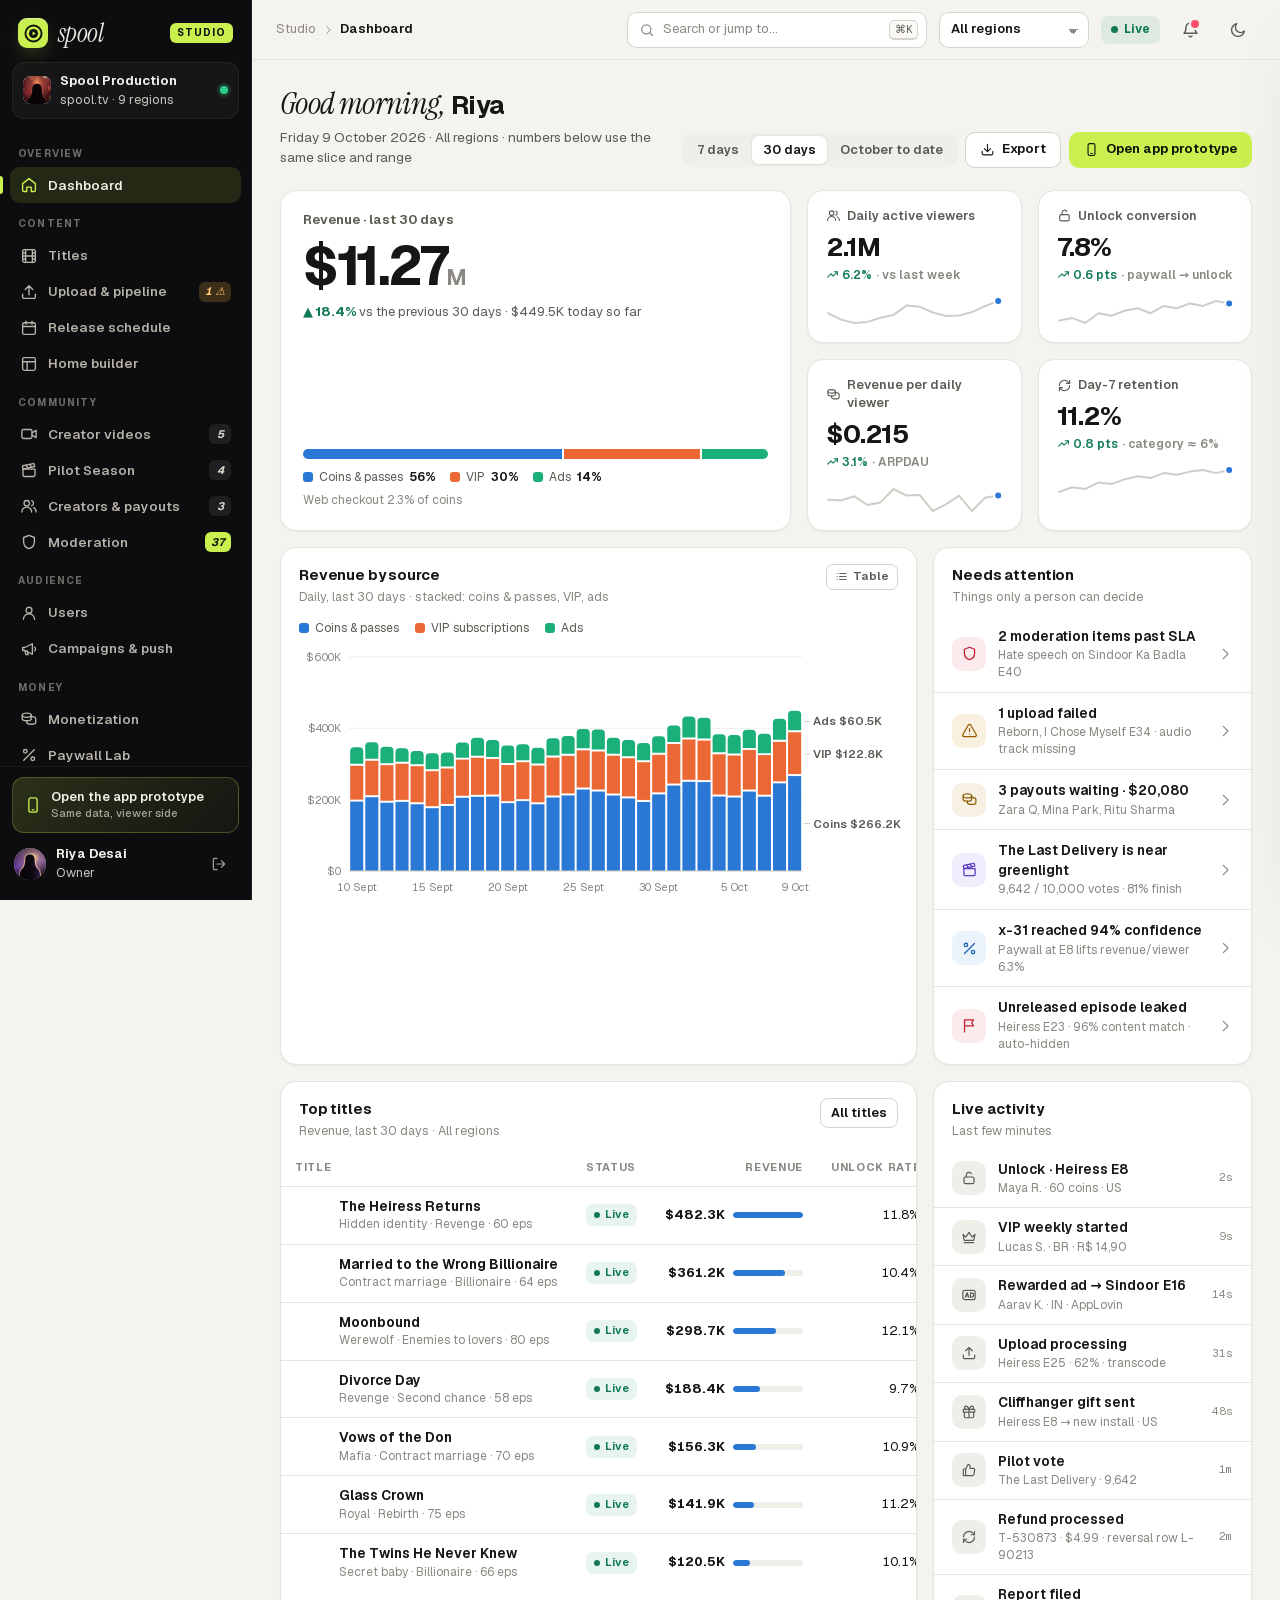
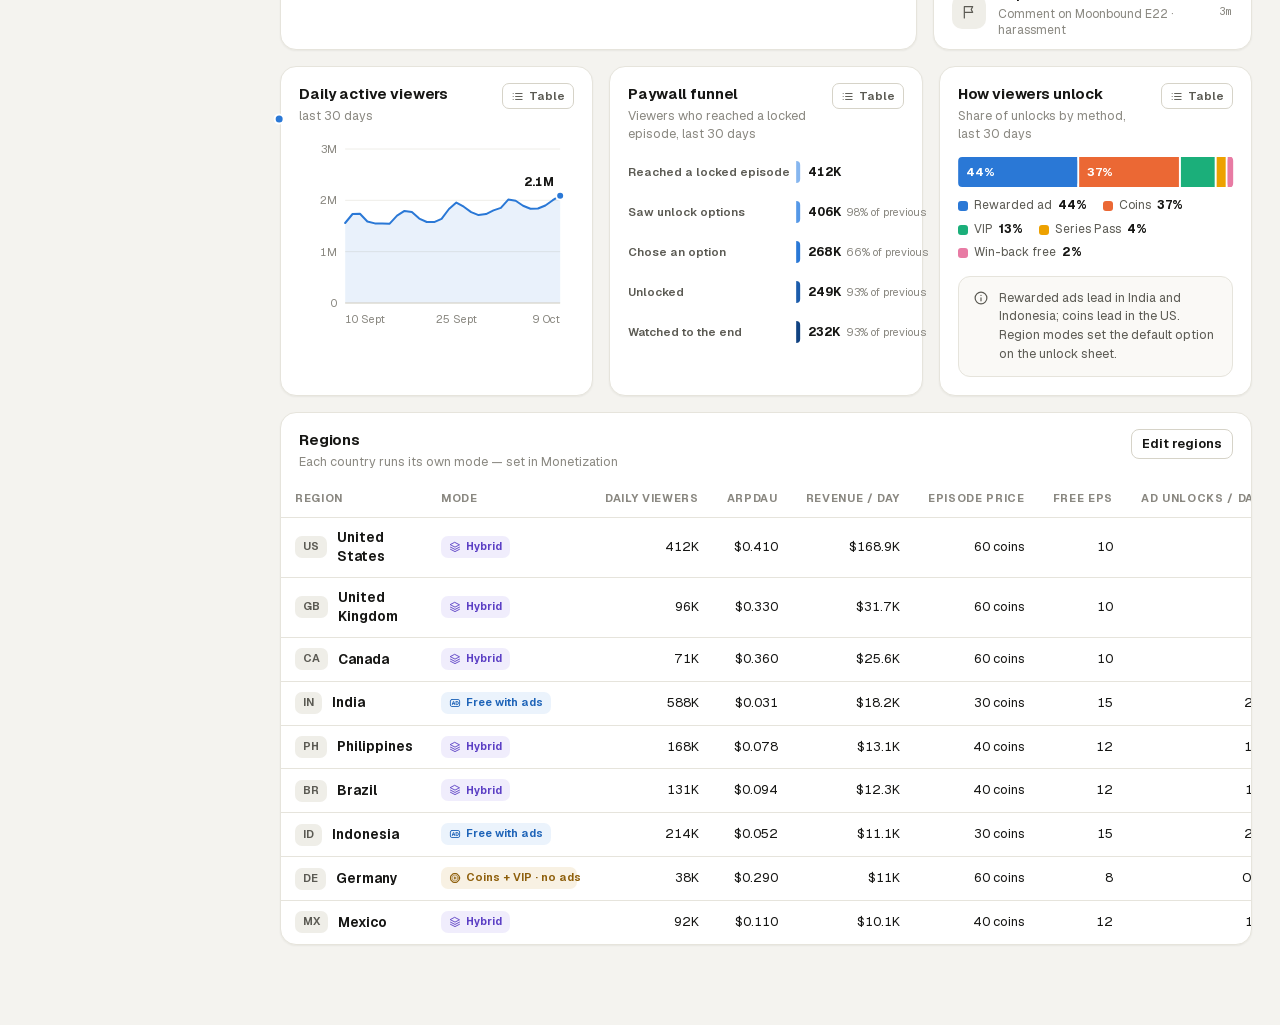
==== admin.html @ 26a4f4c0 "feat: add mobile prototype, interactive UI components, admin panel, and icon assets" ====
<!doctype html>
<html lang="en" data-theme="light">

<head>
  <meta charset="utf-8">
  <meta name="viewport" content="width=device-width, initial-scale=1">
  <title>Spool Studio Admin</title>
  <meta name="description" content="Admin panel prototype for Spool: content, episodes, creator videos, Pilot Season, moderation, users and wallets, monetization, Paywall Lab, analytics and settings.">
  <script>
    /* theme before paint: saved choice, else light */
    (function () { try { var t = localStorage.getItem("spool-admin-theme"); document.documentElement.dataset.theme = t === "dark" ? "dark" : "light"; var a = localStorage.getItem("spool-accent"); if (a && a !== "lime") document.documentElement.dataset.accent = a; } catch (e) { } })();
  </script>
  <link rel="stylesheet" href="assets/css/core.css">
  <link rel="stylesheet" href="assets/css/admin.css">
</head>

<body class="admin">
  <div class="shell">
    <aside class="side" id="side" aria-label="Main navigation"></aside>
    <div class="main">
      <header class="top" id="top"></header>
      <main class="page" id="page" tabindex="-1"></main>
    </div>
  </div>
  <div class="ovl" id="ovl"></div>
  <div class="modal" id="modal" role="dialog" aria-modal="true"></div>
  <aside class="drawer2" id="drawer" aria-label="Details"></aside>
  <div class="toasts" id="toasts" role="status"></div>
  <div class="bulk" id="bulk"></div>
  <div id="tip" role="tooltip"></div>

  <script src="assets/js/icons.js"></script>
  <script src="assets/js/art.js"></script>
  <script src="assets/js/data.js"></script>
  <script src="assets/js/admin-core.js"></script>
  <script src="assets/js/admin-pages.js"></script>
  <script src="assets/js/admin-pages2.js"></script>
  <script>Admin.start();</script>
</body>

</html>
---- assets/css/core.css ----
/* ==========================================================================
   Spool — shared design system
   --------------------------------------------------------------------------
   One file of tokens and primitives used by the hub, the mobile app and the
   admin panel, so the three read as one product.

   Why chartreuse: every top short-drama app on Google Play dresses in red,
   maroon and gold. Spool's chrome is ink and cream with one "greenlight"
   accent, so the interface never competes with the warm key art and the
   product is recognisable at a glance. The accent is a variable: operators
   rebrand by changing --accent (see [data-accent] below).
   ========================================================================== */

/* ---------- fonts (self-hosted, SIL OFL) ---------- */
@font-face {
  font-family: "Geist";
  src: url("../fonts/geist-latin.woff2") format("woff2");
  font-weight: 300 800;
  font-style: normal;
  font-display: swap;
  unicode-range: U+0000-00FF, U+0131, U+0152-0153, U+02BB-02BC, U+02C6, U+02DA, U+02DC, U+0304, U+0308, U+0329, U+2000-206F, U+20AC, U+2122, U+2191, U+2193, U+2212, U+2215, U+FEFF, U+FFFD;
}
@font-face {
  font-family: "Geist";
  src: url("../fonts/geist-latin-ext.woff2") format("woff2");
  font-weight: 300 800;
  font-style: normal;
  font-display: swap;
  unicode-range: U+0100-02BA, U+02BD-02C5, U+02C7-02CC, U+02CE-02D7, U+02DD-02FF, U+1D00-1DBF, U+1E00-1E9F, U+1EF2-1EFF, U+2020, U+20A0-20AB, U+20AD-20C4, U+2113, U+2C60-2C7F, U+A720-A7FF;
}
@font-face {
  font-family: "Geist Mono";
  src: url("../fonts/geist-mono-latin.woff2") format("woff2");
  font-weight: 400 600;
  font-style: normal;
  font-display: swap;
}
@font-face {
  font-family: "Instrument Serif";
  src: url("../fonts/instrument-serif-latin.woff2") format("woff2");
  font-weight: 400;
  font-style: normal;
  font-display: swap;
}
@font-face {
  font-family: "Instrument Serif";
  src: url("../fonts/instrument-serif-italic-latin.woff2") format("woff2");
  font-weight: 400;
  font-style: italic;
  font-display: swap;
}

/* ---------- tokens ---------- */
:root {
  --f-ui: "Geist", ui-sans-serif, system-ui, -apple-system, "Segoe UI", Roboto, "Noto Sans Devanagari", sans-serif;
  --f-display: "Instrument Serif", "Iowan Old Style", "Palatino Linotype", Georgia, serif;
  --f-mono: "Geist Mono", ui-monospace, "SF Mono", Menlo, Consolas, monospace;

  /* Accent: the one action colour. Text on an accent fill is always ink. */
  --accent: #C9F04F;
  --accent-2: #DDF98A;
  --accent-ink: #10130A;
  --accent-rgb: 201, 240, 79;
  --accent-soft: rgba(var(--accent-rgb), .13);
  --accent-line: rgba(var(--accent-rgb), .38);
  --accent-text: #D4F574;

  /* Fixed meaning colours */
  --rose: #FF4F6E;      /* love, reactions, live */
  --gold: #F2C25B;      /* coins, always with the play-coin glyph */
  --gold-2: #FFDA8A;
  --vip: #F1DDB3;       /* VIP, always with the crown */
  --vip-grad: linear-gradient(135deg, #FBEACB 0%, #E7C88E 46%, #B98A45 100%);
  --green: #2FCB8C;     /* success, completed */
  --amber: #FFB23F;     /* warning, pending */
  --red: #FF4D5E;       /* danger, error */
  --blue: #5AA9FF;      /* info */
  --violet: #A98BFF;    /* AI-assisted features */

  --r-xs: 8px;
  --r-sm: 12px;
  --r-md: 16px;
  --r-lg: 22px;
  --r-xl: 28px;
  --r-pill: 999px;

  --ease: cubic-bezier(.22, 1, .36, 1);
  --ease-spring: cubic-bezier(.34, 1.4, .64, 1);
  --t1: .14s;
  --t2: .26s;
  --t3: .42s;

  /* dark ("ink") is the default; light ("paper") below */
  color-scheme: dark;
  --bg: #0A0A0B;
  --bg-2: #0F0F11;
  --surface: #151517;
  --surface-2: #1C1C1F;
  --surface-3: #27272B;
  --line: rgba(240, 238, 230, .08);
  --line-2: rgba(240, 238, 230, .15);
  --text: #F3F1EA;
  --text-2: #B4B1A8;
  --text-3: #7D7B74;
  --shadow-1: 0 1px 2px rgba(0, 0, 0, .4);
  --shadow-2: 0 12px 32px -14px rgba(0, 0, 0, .75);
  --shadow-3: 0 34px 90px -30px rgba(0, 0, 0, .9);
  --gold-soft: rgba(242, 194, 91, .13);
  --rose-soft: rgba(255, 79, 110, .14);
  --green-soft: rgba(47, 203, 140, .14);
  --amber-soft: rgba(255, 178, 63, .14);
  --red-soft: rgba(255, 77, 94, .14);
  --blue-soft: rgba(90, 169, 255, .14);
  --violet-soft: rgba(169, 139, 255, .15);
  --gold-ink: var(--gold);
  --rose-ink: #FF7790;
  --green-ink: #4BDDA2;
  --amber-ink: #FFC266;
  --red-ink: #FF7380;
  --blue-ink: #7DBBFF;
  --violet-ink: #BCA5FF;
}

/* Paper theme, used by the admin panel and the hub when chosen or when the
   OS asks for light. The app's player stays dark by design. */
:root[data-theme="light"] {
  color-scheme: light;
  --bg: #F4F3EF;
  --bg-2: #ECEBE5;
  --surface: #FFFFFF;
  --surface-2: #FAF9F6;
  --surface-3: #EFEEE8;
  --line: #E6E4DC;
  --line-2: #D6D3C8;
  --text: #161614;
  --text-2: #5B5A53;
  --text-3: #8A8881;
  --shadow-1: 0 1px 2px rgba(30, 28, 20, .06);
  --shadow-2: 0 12px 30px -16px rgba(30, 28, 20, .24);
  --shadow-3: 0 30px 80px -36px rgba(30, 28, 20, .38);
  --accent-soft: rgba(var(--accent-rgb), .24);
  --accent-line: rgba(var(--accent-rgb), .7);
  --accent-text: #4C6800;
  --gold-soft: rgba(200, 145, 40, .13);
  --rose-soft: rgba(220, 40, 80, .09);
  --green-soft: rgba(20, 150, 100, .1);
  --amber-soft: rgba(214, 133, 0, .12);
  --red-soft: rgba(214, 38, 58, .09);
  --blue-soft: rgba(40, 120, 220, .09);
  --violet-soft: rgba(110, 80, 220, .1);
  --gold-ink: #8E5F0B;
  --rose-ink: #C21E4A;
  --green-ink: #0F7A54;
  --amber-ink: #985A00;
  --red-ink: #C21F33;
  --blue-ink: #1F64B8;
  --violet-ink: #5B3FC4;
}
@media (prefers-color-scheme: light) {
  :root[data-theme="auto"] {
    color-scheme: light;
    --bg: #F4F3EF;
    --bg-2: #ECEBE5;
    --surface: #FFFFFF;
    --surface-2: #FAF9F6;
    --surface-3: #EFEEE8;
    --line: #E6E4DC;
    --line-2: #D6D3C8;
    --text: #161614;
    --text-2: #5B5A53;
    --text-3: #8A8881;
    --shadow-1: 0 1px 2px rgba(30, 28, 20, .06);
    --shadow-2: 0 12px 30px -16px rgba(30, 28, 20, .24);
    --shadow-3: 0 30px 80px -36px rgba(30, 28, 20, .38);
    --accent-soft: rgba(var(--accent-rgb), .24);
    --accent-line: rgba(var(--accent-rgb), .7);
    --accent-text: #4C6800;
    --gold-soft: rgba(200, 145, 40, .13);
    --rose-soft: rgba(220, 40, 80, .09);
    --green-soft: rgba(20, 150, 100, .1);
    --amber-soft: rgba(214, 133, 0, .12);
    --red-soft: rgba(214, 38, 58, .09);
    --blue-soft: rgba(40, 120, 220, .09);
    --violet-soft: rgba(110, 80, 220, .1);
    --gold-ink: #8E5F0B;
    --rose-ink: #C21E4A;
    --green-ink: #0F7A54;
    --amber-ink: #985A00;
    --red-ink: #C21F33;
    --blue-ink: #1F64B8;
    --violet-ink: #5B3FC4;
  }
}

/* White-label accents. Each keeps ink text on the fill (all pass AA). */
[data-accent="ember"] { --accent: #FF6A45; --accent-2: #FF9575; --accent-rgb: 255, 106, 69; --accent-text: #FF8A6A; --accent-ink: #1A0700; }
[data-accent="iris"]  { --accent: #9C8CFF; --accent-2: #BDB2FF; --accent-rgb: 156, 140, 255; --accent-text: #B4A8FF; --accent-ink: #0D0A1F; }
[data-accent="rose"]  { --accent: #FF7FA6; --accent-2: #FFA9C3; --accent-rgb: 255, 127, 166; --accent-text: #FF9DBA; --accent-ink: #1F0610; }
[data-accent="aqua"]  { --accent: #46DDD3; --accent-2: #8AEDE6; --accent-rgb: 70, 221, 211; --accent-text: #6BE6DE; --accent-ink: #021614; }
:root[data-theme="light"][data-accent="ember"], :root[data-theme="light"] [data-accent="ember"] { --accent-text: #B83A16; }
:root[data-theme="light"][data-accent="iris"], :root[data-theme="light"] [data-accent="iris"] { --accent-text: #5440D8; }
:root[data-theme="light"][data-accent="rose"], :root[data-theme="light"] [data-accent="rose"] { --accent-text: #B8285A; }
:root[data-theme="light"][data-accent="aqua"], :root[data-theme="light"] [data-accent="aqua"] { --accent-text: #0A7A73; }

/* ---------- base ---------- */
*, *::before, *::after { box-sizing: border-box; }
html { -webkit-text-size-adjust: 100%; text-size-adjust: 100%; }
body {
  margin: 0;
  background: var(--bg);
  color: var(--text);
  font-family: var(--f-ui);
  font-size: 14px;
  line-height: 1.45;
  -webkit-font-smoothing: antialiased;
  -moz-osx-font-smoothing: grayscale;
}
img, svg { display: block; max-width: 100%; }
svg.i { display: inline-block; vertical-align: -.18em; flex: none; }
button, input, select, textarea { font: inherit; color: inherit; }
button { cursor: pointer; }
a { color: inherit; }
::selection { background: rgba(var(--accent-rgb), .4); color: var(--text); }
:focus-visible { outline: 2px solid var(--accent); outline-offset: 2px; }

.sr-only {
  position: absolute !important; width: 1px; height: 1px; padding: 0; margin: -1px;
  overflow: hidden; clip: rect(0, 0, 0, 0); white-space: nowrap; border: 0;
}
.serif { font-family: var(--f-display); font-weight: 400; letter-spacing: -.01em; }
.serif-i { font-family: var(--f-display); font-style: italic; font-weight: 400; letter-spacing: -.01em; }
.mono { font-family: var(--f-mono); }
.num { font-variant-numeric: tabular-nums; }
.muted { color: var(--text-2); }
.faint { color: var(--text-3); }
.nowrap { white-space: nowrap; }
.clamp1 { overflow: hidden; text-overflow: ellipsis; white-space: nowrap; }
.clamp2 { display: -webkit-box; -webkit-line-clamp: 2; line-clamp: 2; -webkit-box-orient: vertical; overflow: hidden; }
.clamp3 { display: -webkit-box; -webkit-line-clamp: 3; line-clamp: 3; -webkit-box-orient: vertical; overflow: hidden; }

/* ---------- brand mark: a spool seen from above, with a play notch ---------- */
.mark {
  --s: 28px;
  width: var(--s); height: var(--s);
  flex: none;
  display: grid; place-items: center;
  border-radius: 30%;
  background: var(--accent);
  color: var(--accent-ink);
  box-shadow: inset 0 1px 0 rgba(255, 255, 255, .45), 0 8px 20px -8px rgba(var(--accent-rgb), .55);
}
.mark svg { width: 70%; height: 70%; }
.wordmark {
  font-family: var(--f-display);
  font-style: italic;
  font-size: 26px;
  letter-spacing: -.02em;
  line-height: 1;
}

/* ---------- coin, money, VIP ----------
   One treatment everywhere so a coin figure can never be read as money:
   coins are gold with the play-coin glyph; money is plain text with its
   currency symbol; the two never share a style. */
.coin {
  display: inline-flex; align-items: center; gap: .28em;
  color: var(--gold-ink);
  font-weight: 650;
  font-variant-numeric: tabular-nums;
  white-space: nowrap;
}
.coin svg { width: 1.1em; height: 1.1em; flex: none; }
.coin.bonus { color: var(--green-ink); }
.money { font-variant-numeric: tabular-nums; white-space: nowrap; }
.vipmark {
  display: inline-flex; align-items: center; gap: 4px;
  height: 18px; padding: 0 7px 0 5px;
  border-radius: 6px;
  background: var(--vip-grad);
  color: #3A2408;
  font-size: 9.5px; font-weight: 780; letter-spacing: .07em; text-transform: uppercase;
  white-space: nowrap;
}
.vipmark svg { width: 11px; height: 11px; }

/* ---------- pills ---------- */
.pill {
  display: inline-flex; align-items: center; gap: 5px;
  height: 22px; padding: 0 8px;
  border-radius: 7px;
  font-size: 11px; font-weight: 640;
  white-space: nowrap;
  background: var(--surface-3);
  color: var(--text-2);
}
.pill svg { width: 12px; height: 12px; flex: none; }
.pill.accent { background: var(--accent-soft); color: var(--accent-text); }
.pill.solid { background: var(--accent); color: var(--accent-ink); }
.pill.gold { background: var(--gold-soft); color: var(--gold-ink); }
.pill.rose { background: var(--rose-soft); color: var(--rose-ink); }
.pill.green { background: var(--green-soft); color: var(--green-ink); }
.pill.amber { background: var(--amber-soft); color: var(--amber-ink); }
.pill.red { background: var(--red-soft); color: var(--red-ink); }
.pill.blue { background: var(--blue-soft); color: var(--blue-ink); }
.pill.violet { background: var(--violet-soft); color: var(--violet-ink); }
.pill .dot { width: 6px; height: 6px; border-radius: 50%; background: currentColor; flex: none; }
.pill.live .dot { animation: livepulse 1.6s ease-in-out infinite; }
@keyframes livepulse { 0%, 100% { opacity: 1; } 50% { opacity: .3; } }

/* ---------- poster: generated key art + a real-text title ----------
   The art is a generated SVG image; the title is live text set over it, so
   it stays sharp, translatable and searchable. Titles scale with the card
   through container units. */
.poster {
  position: relative;
  aspect-ratio: 2 / 3;
  border-radius: var(--r-sm);
  overflow: hidden;
  background: #121214;
  container-type: inline-size;
  isolation: isolate;
}
.poster > img {
  position: absolute; inset: 0;
  width: 100%; height: 100%;
  object-fit: cover;
}
.poster::after {
  content: "";
  position: absolute; inset: 0;
  background: linear-gradient(180deg, transparent 50%, rgba(6, 6, 7, .8) 100%);
  pointer-events: none;
}
.poster .pt {
  position: absolute; z-index: 2;
  left: 7cqw; right: 7cqw; bottom: 7.5cqw;
  color: #FFFAF2;
  text-shadow: 0 2px 16px rgba(0, 0, 0, .6);
  pointer-events: none;
  overflow-wrap: break-word;
}
.poster .pt.serif { font-family: var(--f-display); font-style: italic; font-size: 15.5cqw; line-height: .88; letter-spacing: -.02em; }
.poster .pt.caps { font-family: var(--f-ui); font-weight: 800; text-transform: uppercase; font-size: 11.5cqw; line-height: .9; letter-spacing: -.04em; }
.poster .pt.wide { font-family: var(--f-ui); font-weight: 360; text-transform: uppercase; font-size: 8cqw; line-height: 1.15; letter-spacing: .24em; }
.poster .pt small {
  display: block;
  margin-bottom: 3.4cqw;
  font-family: var(--f-ui); font-style: normal; font-weight: 700;
  font-size: max(6.5px, 4.4cqw); letter-spacing: .22em; text-transform: uppercase;
  opacity: .85; line-height: 1;
}
.poster .corner {
  position: absolute; z-index: 3; top: 5.5cqw; left: 5.5cqw; right: 5.5cqw;
  display: flex; gap: 4px; flex-wrap: wrap;
}
.poster .tag {
  display: inline-flex; align-items: center; gap: 3px;
  height: 18px; padding: 0 6px;
  border-radius: 5px;
  font-size: 9.5px; font-weight: 760; letter-spacing: .04em; text-transform: uppercase;
  background: rgba(10, 10, 11, .62);
  color: #fff;
  -webkit-backdrop-filter: blur(8px);
  backdrop-filter: blur(8px);
  white-space: nowrap;
}
.poster .tag.new { background: var(--rose); color: #fff; }
.poster .tag.free { background: var(--accent); color: var(--accent-ink); }
.poster .tag.vip { background: var(--vip-grad); color: #3A2408; }
.poster .tag.pilot { background: #fff; color: #111; }
.poster .tag.done { background: rgba(10, 10, 11, .62); color: var(--green-ink); }
.poster .tag svg { width: 11px; height: 11px; }
.poster.wide { aspect-ratio: 16 / 9; }
.poster.tall { aspect-ratio: 9 / 16; }
.poster.sq { aspect-ratio: 1; }
.poster.wide .pt.serif { font-size: 9cqw; }
.poster.wide .pt.caps { font-size: 7cqw; }
.poster.wide .pt.wide { font-size: 4.6cqw; }
.poster.wide .pt { left: 5cqw; bottom: 5cqw; right: 30cqw; }
.poster.wide .pt small { font-size: max(6.5px, 2.6cqw); margin-bottom: 2cqw; }
.poster.bare::after { display: none; }

/* ---------- avatar ---------- */
.ava {
  --s: 36px;
  display: inline-block; vertical-align: middle;
  width: var(--s); height: var(--s);
  flex: none;
  border-radius: 50%;
  overflow: hidden;
  background: var(--surface-3);
  position: relative;
}
.ava img { width: 100%; height: 100%; object-fit: cover; }
.ava.ring { box-shadow: 0 0 0 2px var(--bg), 0 0 0 3.5px var(--accent); }

/* ---------- switch ---------- */
.switch {
  --w: 42px; --h: 25px;
  position: relative; flex: none;
  width: var(--w); height: var(--h);
  border: 0; padding: 0;
  border-radius: var(--h);
  background: var(--surface-3);
  box-shadow: inset 0 0 0 1px var(--line-2);
  transition: background var(--t2) var(--ease);
}
.switch::after {
  content: "";
  position: absolute; top: 3px; left: 3px;
  width: calc(var(--h) - 6px); height: calc(var(--h) - 6px);
  border-radius: 50%;
  background: #fff;
  box-shadow: 0 1px 3px rgba(0, 0, 0, .35);
  transition: transform var(--t2) var(--ease-spring);
}
.switch[aria-checked="true"] { background: var(--accent); box-shadow: none; }
.switch[aria-checked="true"]::after { transform: translateX(calc(var(--w) - var(--h))); background: var(--accent-ink); }
.switch.sm { --w: 34px; --h: 20px; }

/* ---------- keyboard hint ---------- */
.kbd {
  display: inline-grid; place-items: center;
  min-width: 20px; height: 20px; padding: 0 5px;
  border-radius: 5px;
  border: 1px solid var(--line-2);
  border-bottom-width: 2px;
  font-family: var(--f-mono); font-size: 10.5px; line-height: 1;
  color: var(--text-2);
  background: var(--surface-2);
}

/* ---------- skeleton shimmer ---------- */
.shimmer {
  background: linear-gradient(90deg, var(--surface-2) 0%, var(--surface-3) 50%, var(--surface-2) 100%);
  background-size: 200% 100%;
  animation: shimmer 1.4s linear infinite;
}
@keyframes shimmer { to { background-position: -200% 0; } }

@media (prefers-reduced-motion: reduce) {
  *, *::before, *::after {
    animation-duration: .001ms !important;
    animation-iteration-count: 1 !important;
    transition-duration: .001ms !important;
    scroll-behavior: auto !important;
  }
}
---- assets/css/admin.css ----
/* ==========================================================================
   Spool — admin panel ("Spool Studio")
   --------------------------------------------------------------------------
   The sidebar is always ink: it is the brand anchor and matches the app.
   The workspace follows the theme (paper by default, ink on request).
   Chart colours are data colours, not brand colours — see the .viz tokens.
   ========================================================================== */

/* ---------- chart tokens (validated with the dataviz six checks) ---------- */
:root {
  --s1: #3987e5; --s2: #d95926; --s3: #199e70; --s4: #c98500; --s5: #d55181;
  --deemph: #4A4A50; --grid: #26262A; --axis: #3A3A40; --tick: #8A8881;
  --o1: #184f95; --o2: #256abf; --o3: #3987e5; --o4: #6da7ec; --o5: #9ec5f4;
  --q1: #12243d; --q2: #163a66; --q3: #1c5cab; --q4: #2a78d6; --q5: #5598e7; --q6: #86b6ef; --q7: #b7d3f6;
  --st-good: #0ca30c; --st-warn: #fab219; --st-serious: #ec835a; --st-crit: #d03b3b;
}
:root[data-theme="light"] {
  --s1: #2a78d6; --s2: #eb6834; --s3: #1baf7a; --s4: #eda100; --s5: #e87ba4;
  --deemph: #CFCDC5; --grid: #EEEDE8; --axis: #D6D3C8; --tick: #8A8881;
  --o1: #86b6ef; --o2: #5598e7; --o3: #2a78d6; --o4: #1c5cab; --o5: #104281;
  --q1: #e7f0fc; --q2: #cde2fb; --q3: #9ec5f4; --q4: #6da7ec; --q5: #3987e5; --q6: #256abf; --q7: #184f95;
}
@media (prefers-color-scheme: light) {
  :root[data-theme="auto"] {
    --s1: #2a78d6; --s2: #eb6834; --s3: #1baf7a; --s4: #eda100; --s5: #e87ba4;
    --deemph: #CFCDC5; --grid: #EEEDE8; --axis: #D6D3C8; --tick: #8A8881;
    --o1: #86b6ef; --o2: #5598e7; --o3: #2a78d6; --o4: #1c5cab; --o5: #104281;
    --q1: #e7f0fc; --q2: #cde2fb; --q3: #9ec5f4; --q4: #6da7ec; --q5: #3987e5; --q6: #256abf; --q7: #184f95;
  }
}

/* ---------- shell ---------- */
body.admin { background: var(--bg); min-height: 100vh; }
.shell { display: grid; grid-template-columns: 252px minmax(0, 1fr); min-height: 100vh; }
.side {
  position: sticky; top: 0; height: 100vh;
  display: flex; flex-direction: column;
  background: #0D0D0F; color: #E9E6DE;
  border-right: 1px solid rgba(255, 255, 255, .06);
  --line: rgba(240, 238, 230, .08); --text-3: #85827B;
  z-index: 30;
}
.side-brand { display: flex; align-items: center; gap: 10px; padding: 18px 18px 10px; text-decoration: none; color: inherit; }
.side-brand .wordmark { font-size: 26px; }
.side-brand .ws { margin-left: auto; font-size: 10px; font-weight: 700; letter-spacing: .1em; text-transform: uppercase; color: #0D0D0F; background: var(--accent); padding: 3px 7px; border-radius: 6px; }
.side-org {
  margin: 4px 12px 10px; padding: 9px 10px;
  display: flex; align-items: center; gap: 9px;
  border-radius: 12px; background: rgba(255, 255, 255, .04); border: 1px solid rgba(255, 255, 255, .06);
  font-size: 12.5px; color: #C9C5BC;
}
.side-org b { display: block; color: #F3F1EA; font-size: 13px; font-weight: 650; }
.side-org .dot { width: 8px; height: 8px; border-radius: 50%; background: #2FCB8C; box-shadow: 0 0 0 3px rgba(47, 203, 140, .18); flex: none; margin-left: auto; }
.side-nav { flex: 1; overflow-y: auto; padding: 4px 10px 12px; scrollbar-width: thin; scrollbar-color: #2a2a2e transparent; }
.side-g { margin: 14px 8px 6px; font-size: 10px; font-weight: 720; letter-spacing: .12em; text-transform: uppercase; color: #6E6B65; }
.side-a {
  position: relative;
  display: flex; align-items: center; gap: 10px;
  height: 36px; padding: 0 10px;
  border-radius: 10px;
  color: #B8B4AB; text-decoration: none;
  font-size: 13.5px; font-weight: 560;
  transition: background var(--t1), color var(--t1);
}
.side-a:hover { background: rgba(255, 255, 255, .05); color: #F3F1EA; }
.side-a.on { background: rgba(var(--accent-rgb), .12); color: #F3F1EA; }
.side-a.on::before { content: ""; position: absolute; left: -10px; top: 9px; bottom: 9px; width: 3px; border-radius: 0 3px 3px 0; background: var(--accent); }
.side-a.on svg { color: var(--accent); }
.side-a .n { margin-left: auto; min-width: 22px; height: 20px; padding: 0 6px; border-radius: 6px; display: grid; place-items: center; font-size: 11px; font-weight: 700; background: rgba(255, 255, 255, .08); color: #DAD6CD; font-variant-numeric: tabular-nums; }
.side-a .n.hot { background: var(--accent); color: #10130A; }
.side-a .n.warn { background: rgba(255, 178, 63, .2); color: #FFC266; }
.side-foot { padding: 10px 12px 14px; border-top: 1px solid rgba(255, 255, 255, .06); display: flex; flex-direction: column; gap: 8px; }
.side-prev {
  display: flex; align-items: center; gap: 9px;
  padding: 10px 11px; border-radius: 12px;
  background: linear-gradient(135deg, rgba(var(--accent-rgb), .16), rgba(var(--accent-rgb), .04));
  border: 1px solid rgba(var(--accent-rgb), .25);
  color: #F3F1EA; text-decoration: none; font-size: 12.5px; font-weight: 600;
}
.side-prev small { display: block; font-weight: 500; color: #A9A59C; font-size: 11px; }
.side-prev svg { color: var(--accent); flex: none; }
.side-me { display: flex; align-items: center; gap: 10px; padding: 4px 2px; font-size: 12.5px; color: #C9C5BC; }
.side-me b { display: block; color: #F3F1EA; font-weight: 650; font-size: 13px; }
.side-me .ib2 { margin-left: auto; }

.main { min-width: 0; display: flex; flex-direction: column; }
.top {
  position: sticky; top: 0; z-index: 25;
  height: 60px; padding: 0 24px;
  display: flex; align-items: center; gap: 12px;
  background: color-mix(in srgb, var(--bg) 82%, transparent);
  -webkit-backdrop-filter: blur(14px); backdrop-filter: blur(14px);
  border-bottom: 1px solid var(--line);
}
.top .crumbs { display: flex; align-items: center; gap: 6px; font-size: 13px; color: var(--text-3); min-width: 0; }
.top .crumbs a { color: var(--text-3); text-decoration: none; }
.top .crumbs a:hover { color: var(--text); }
.top .crumbs b { color: var(--text); font-weight: 620; white-space: nowrap; overflow: hidden; text-overflow: ellipsis; }
.top .crumbs > span { display: inline-flex; align-items: center; gap: 6px; min-width: 0; }
.top .crumbs .cr-last { overflow: hidden; }
.top .sp { flex: 1; }
.search {
  display: flex; align-items: center; gap: 8px;
  height: 36px; width: 300px; padding: 0 8px 0 11px;
  border-radius: 10px; border: 1px solid var(--line-2); background: var(--surface);
  color: var(--text-3); font-size: 13px; cursor: pointer;
}
.search .kbd { margin-left: auto; }
.ib2 {
  width: 36px; height: 36px; flex: none;
  display: grid; place-items: center;
  border-radius: 10px; border: 1px solid transparent; background: none; color: var(--text-2);
  position: relative;
}
.ib2:hover { background: var(--surface-3); color: var(--text); }
.ib2 .dot { position: absolute; top: 7px; right: 8px; width: 8px; height: 8px; border-radius: 50%; background: var(--rose); box-shadow: 0 0 0 2px var(--bg); }
.side .ib2 { color: #A9A59C; }
.side .ib2:hover { background: rgba(255, 255, 255, .06); color: #fff; }
.regionpick { height: 36px; border-radius: 10px; border: 1px solid var(--line-2); background: var(--surface); padding: 0 30px 0 11px; font-size: 13px; font-weight: 600; appearance: none; -webkit-appearance: none; background-image: linear-gradient(45deg, transparent 50%, var(--text-3) 50%), linear-gradient(135deg, var(--text-3) 50%, transparent 50%); background-position: calc(100% - 15px) 16px, calc(100% - 10px) 16px; background-size: 5px 5px; background-repeat: no-repeat; }
.env { display: inline-flex; align-items: center; gap: 6px; height: 28px; padding: 0 10px; border-radius: 8px; background: var(--green-soft); color: var(--green-ink); font-size: 12px; font-weight: 680; }
.env i { width: 7px; height: 7px; border-radius: 50%; background: currentColor; animation: livepulse 1.8s ease-in-out infinite; }
.burger { display: none; }

.page { padding: 26px 28px 80px; max-width: 1560px; width: 100%; margin: 0 auto; animation: pagein .3s var(--ease); }
@keyframes pagein { from { opacity: 0; transform: translateY(4px); } }
.ph { display: flex; align-items: flex-end; gap: 16px; margin-bottom: 22px; flex-wrap: wrap; }
.ph .t { flex: 1; min-width: 260px; }
.ph h1 { margin: 0; font-size: 26px; font-weight: 700; letter-spacing: -.025em; line-height: 1.15; }
.ph h1 .serif-i { font-size: 1.22em; font-weight: 400; letter-spacing: -.02em; }
.ph p { margin: 6px 0 0; color: var(--text-2); font-size: 13.5px; }
.ph .acts { display: flex; gap: 8px; flex-wrap: wrap; align-items: center; }
.backlink { display: inline-flex; align-items: center; gap: 4px; color: var(--text-3); font-size: 12.5px; text-decoration: none; margin-bottom: 8px; }
.backlink:hover { color: var(--text); }

/* ---------- buttons & controls ---------- */
.b {
  height: 36px; padding: 0 14px;
  display: inline-flex; align-items: center; justify-content: center; gap: 7px;
  border-radius: 10px; border: 1px solid var(--line-2);
  background: var(--surface); color: var(--text);
  font-size: 13px; font-weight: 640; white-space: nowrap; text-decoration: none;
  transition: background var(--t1), border-color var(--t1), filter var(--t1), transform var(--t1);
}
.b:hover { border-color: var(--text-3); }
.b:active { transform: translateY(1px); }
.b.pri { background: var(--accent); border-color: transparent; color: var(--accent-ink); }
.b.pri:hover { filter: brightness(1.04); }
.b.ink { background: var(--text); border-color: transparent; color: var(--bg); }
.b.ghost { border-color: transparent; background: transparent; color: var(--text-2); }
.b.ghost:hover { background: var(--surface-3); color: var(--text); }
.b.danger { color: var(--red-ink); }
.b.danger.solid { background: var(--red); border-color: transparent; color: #fff; }
.b.sm { height: 30px; padding: 0 10px; font-size: 12.5px; border-radius: 8px; }
.b.xs { height: 26px; padding: 0 8px; font-size: 12px; border-radius: 7px; gap: 5px; }
.b.icon { width: 36px; padding: 0; }
.b.icon.sm { width: 30px; }
.b:disabled { opacity: .5; pointer-events: none; }
.b .kbd { height: 18px; min-width: 18px; font-size: 10px; }

.inp, .sel, .ta {
  width: 100%; min-height: 38px; padding: 8px 11px;
  border-radius: 10px; border: 1px solid var(--line-2);
  background: var(--surface); color: var(--text);
  font-size: 13.5px; outline: none;
  transition: border-color var(--t1), box-shadow var(--t1);
}
.inp:focus, .sel:focus, .ta:focus { border-color: var(--text-3); box-shadow: 0 0 0 3px var(--accent-soft); }
.ta { resize: vertical; line-height: 1.5; }
.sel { appearance: none; -webkit-appearance: none; padding-right: 30px; background-image: linear-gradient(45deg, transparent 50%, var(--text-3) 50%), linear-gradient(135deg, var(--text-3) 50%, transparent 50%); background-position: calc(100% - 15px) 16px, calc(100% - 10px) 16px; background-size: 5px 5px; background-repeat: no-repeat; }
.fld { display: flex; flex-direction: column; gap: 6px; }
.fld > label, .lbl { font-size: 12px; font-weight: 650; color: var(--text-2); }
.fld .hint { font-size: 11.5px; color: var(--text-3); line-height: 1.45; }
.fld .row2 { display: flex; gap: 8px; align-items: center; }
.inp-pre { display: flex; align-items: center; border-radius: 10px; border: 1px solid var(--line-2); background: var(--surface); overflow: hidden; }
.inp-pre span { padding: 0 10px; color: var(--text-3); font-size: 13px; border-right: 1px solid var(--line); height: 36px; display: grid; place-items: center; background: var(--surface-2); }
.inp-pre input { border: 0; outline: none; background: none; height: 36px; padding: 0 10px; font-size: 13.5px; width: 100%; min-width: 0; }
.form { display: grid; gap: 16px; }
.form.two { grid-template-columns: 1fr 1fr; }
.form .full { grid-column: 1 / -1; }

.segc { display: inline-flex; gap: 2px; padding: 3px; border-radius: 10px; background: var(--surface-3); }
.segc button { height: 28px; padding: 0 11px; border: 0; border-radius: 7px; background: none; color: var(--text-2); font-size: 12.5px; font-weight: 620; white-space: nowrap; }
.segc button.on { background: var(--surface); color: var(--text); box-shadow: var(--shadow-1), 0 0 0 1px var(--line); }
.chipset { display: flex; flex-wrap: wrap; gap: 6px; }
.tchip {
  height: 30px; padding: 0 11px;
  display: inline-flex; align-items: center; gap: 6px;
  border-radius: 999px; border: 1px solid var(--line-2);
  background: var(--surface); color: var(--text-2);
  font-size: 12.5px; font-weight: 600;
}
.tchip.on { background: var(--accent-soft); border-color: var(--accent-line); color: var(--text); }
.tchip.on svg { color: var(--accent-text); }
.tchip .x { opacity: .6; }
.chk { width: 18px; height: 18px; border-radius: 5px; border: 1.5px solid var(--line-2); background: var(--surface); display: inline-grid; place-items: center; color: transparent; flex: none; cursor: pointer; padding: 0; }
.chk.on { background: var(--text); border-color: var(--text); color: var(--bg); }
.chk.some { background: var(--text); border-color: var(--text); color: var(--bg); }
.rng { -webkit-appearance: none; appearance: none; width: 100%; height: 6px; border-radius: 6px; background: var(--surface-3); outline: none; }
.rng::-webkit-slider-thumb { -webkit-appearance: none; appearance: none; width: 18px; height: 18px; border-radius: 50%; background: var(--surface); border: 2px solid var(--text); box-shadow: var(--shadow-1); cursor: pointer; }
.rng::-moz-range-thumb { width: 16px; height: 16px; border-radius: 50%; background: var(--surface); border: 2px solid var(--text); cursor: pointer; }
.lock { display: inline-flex; align-items: center; gap: 4px; font-size: 11px; font-weight: 650; color: var(--text-3); }

/* ---------- layout ---------- */
.grid { display: grid; gap: 16px; }
.g2 { grid-template-columns: repeat(2, minmax(0, 1fr)); }
.g3 { grid-template-columns: repeat(3, minmax(0, 1fr)); }
.g4 { grid-template-columns: repeat(4, minmax(0, 1fr)); }
.g5 { grid-template-columns: repeat(5, minmax(0, 1fr)); }
.split { display: grid; gap: 16px; grid-template-columns: minmax(0, 1fr) var(--side, 360px); align-items: start; }
.split.wide { --side: 420px; }
.stack { display: flex; flex-direction: column; gap: 16px; }
.mt { margin-top: 16px; }
.mt24 { margin-top: 24px; }
.hr { height: 1px; background: var(--line); margin: 14px 0; }
.row { display: flex; align-items: center; gap: 10px; }
.row.wrap { flex-wrap: wrap; }
.row.start { align-items: flex-start; }
.sp { flex: 1; }
.t2 { color: var(--text-2); }
.t3 { color: var(--text-3); }
.sm-t { font-size: 12.5px; }
.xs-t { font-size: 11.5px; }
.b6 { font-weight: 650; }
.right { text-align: right; }
.ellip { overflow: hidden; text-overflow: ellipsis; white-space: nowrap; }

/* ---------- cards ---------- */
.card { background: var(--surface); border: 1px solid var(--line); border-radius: 16px; box-shadow: var(--shadow-1); min-width: 0; }
.card.pad { padding: 18px; }
.ch { display: flex; align-items: flex-start; gap: 12px; padding: 16px 18px 0; }
.ch .tt { flex: 1; min-width: 0; }
.ch h3 { margin: 0; font-size: 14.5px; font-weight: 680; letter-spacing: -.01em; }
.ch p { margin: 3px 0 0; font-size: 12.5px; color: var(--text-3); }
.ch .ca { display: flex; gap: 6px; align-items: center; flex: none; }
.cb { padding: 14px 18px 18px; }
.cb.flush { padding: 10px 0 0; }
.cf { padding: 12px 18px; border-top: 1px solid var(--line); display: flex; align-items: center; gap: 10px; font-size: 12.5px; color: var(--text-3); }

/* ---------- stat tiles & hero ---------- */
.stat { padding: 16px 18px; display: flex; flex-direction: column; gap: 4px; min-width: 0; }
.stat .l { font-size: 12.5px; font-weight: 600; color: var(--text-2); display: flex; align-items: center; gap: 6px; }
.stat .v { font-size: 26px; font-weight: 700; letter-spacing: -.03em; line-height: 1.15; margin-top: 4px; }
.stat .d { font-size: 12px; font-weight: 600; color: var(--text-3); display: flex; align-items: center; gap: 4px; }
.stat .d .up { color: var(--green-ink); }
.stat .d .dn { color: var(--red-ink); }
.stat .sk { margin-top: 8px; height: 30px; }
.hero-fig { padding: 20px 22px; display: flex; flex-direction: column; justify-content: space-between; gap: 14px; }
.hero-fig .l { font-size: 13px; font-weight: 650; color: var(--text-2); }
.hero-fig .v { font-size: 54px; font-weight: 720; letter-spacing: -.045em; line-height: 1; }
.hero-fig .v small { font-size: 22px; font-weight: 650; color: var(--text-3); letter-spacing: -.02em; }
.hero-fig .d { font-size: 13px; color: var(--text-2); }
.hero-fig .d b { color: var(--green-ink); }
.mix { display: flex; height: 10px; border-radius: 6px; overflow: hidden; gap: 2px; }
.mix i { display: block; height: 100%; }
.mixleg { display: flex; flex-wrap: wrap; gap: 6px 14px; font-size: 12px; color: var(--text-2); }
.mixleg span { display: inline-flex; align-items: center; gap: 6px; }
.mixleg i { width: 10px; height: 10px; border-radius: 3px; display: inline-block; }
.mixleg b { color: var(--text); font-weight: 650; }

/* ---------- charts ---------- */
.viz { position: relative; }
.viz svg { display: block; width: 100%; overflow: visible; }
.viz .gl { stroke: var(--grid); stroke-width: 1; }
.viz .ax { stroke: var(--axis); stroke-width: 1; }
.viz .tk { fill: var(--tick); font-size: 11px; font-family: var(--f-ui); font-variant-numeric: tabular-nums; }
.viz .lab { fill: var(--text-2); font-size: 11.5px; font-weight: 600; font-family: var(--f-ui); }
.viz .labv { fill: var(--text); font-size: 12px; font-weight: 700; font-family: var(--f-ui); font-variant-numeric: tabular-nums; }
.viz .hit { fill: transparent; cursor: crosshair; }
.viz .mk { transition: opacity .15s; }
.viz.hovering .mk.dim { opacity: .45; }
.viz .xh { stroke: var(--text-3); stroke-width: 1; opacity: 0; pointer-events: none; }
.viz.hovering .xh { opacity: .7; }
.viz .dotx { stroke: var(--surface); stroke-width: 2; }
.viztbl { display: none; }
.viz.show-tbl svg, .viz.show-tbl .vleg { display: none; }
.viz.show-tbl .viztbl { display: block; max-height: 320px; overflow: auto; }
.vleg { display: flex; flex-wrap: wrap; gap: 6px 16px; margin: 0 0 10px; font-size: 12px; color: var(--text-2); }
.vleg span { display: inline-flex; align-items: center; gap: 6px; }
.vleg i { width: 10px; height: 10px; border-radius: 3px; display: inline-block; }
.vleg i.ln { width: 14px; height: 2px; border-radius: 2px; }
.tblbtn { height: 26px; padding: 0 8px; border-radius: 7px; border: 1px solid var(--line-2); background: var(--surface); color: var(--text-2); font-size: 11.5px; font-weight: 620; display: inline-flex; align-items: center; gap: 5px; }
.tblbtn.on { background: var(--text); color: var(--bg); border-color: var(--text); }
#tip {
  position: fixed; z-index: 300; pointer-events: none;
  min-width: 140px; max-width: 260px;
  padding: 9px 11px; border-radius: 10px;
  background: var(--surface); color: var(--text);
  border: 1px solid var(--line-2);
  box-shadow: var(--shadow-2);
  font-size: 12px; line-height: 1.4;
  opacity: 0; transform: translateY(4px);
  transition: opacity .12s, transform .12s;
}
#tip.on { opacity: 1; transform: none; }
#tip .th { font-size: 11px; font-weight: 650; color: var(--text-3); margin-bottom: 5px; }
#tip .tr { display: flex; align-items: center; gap: 8px; padding: 1px 0; }
#tip .tr .k { width: 12px; height: 2.5px; border-radius: 2px; flex: none; }
#tip .tr .k.box { width: 9px; height: 9px; border-radius: 2px; }
#tip .tr b { font-weight: 720; font-variant-numeric: tabular-nums; }
#tip .tr span { color: var(--text-2); }
.heat { display: grid; gap: 2px; font-size: 11.5px; }
.heat .hc { height: 34px; border-radius: 4px; display: grid; place-items: center; font-weight: 650; font-variant-numeric: tabular-nums; cursor: default; transition: transform .1s; }
.heat .hc:hover { transform: scale(1.05); box-shadow: 0 0 0 2px var(--surface), 0 0 0 3px var(--text-3); }
.heat .hh { color: var(--text-3); font-size: 11px; font-weight: 600; display: flex; align-items: center; }
.heat .hh.c { justify-content: center; }
.scale { display: flex; align-items: center; gap: 8px; font-size: 11px; color: var(--text-3); margin-top: 10px; }
.scale .bar { flex: 0 0 160px; height: 8px; border-radius: 4px; }
.meter { height: 6px; border-radius: 6px; background: var(--surface-3); overflow: hidden; min-width: 60px; }
.meter i { display: block; height: 100%; border-radius: 6px; background: var(--s1); }
.meter.ok i { background: var(--st-good); }
.meter.warn i { background: var(--st-warn); }
.meter.bad i { background: var(--st-crit); }
.cellbar { display: flex; align-items: center; gap: 8px; justify-content: flex-end; }
.cellbar .meter { width: 70px; }

/* ---------- tables ---------- */
.tblwrap { overflow-x: auto; }
.tbl { width: 100%; border-collapse: separate; border-spacing: 0; font-size: 13px; }
.tbl th {
  position: sticky; top: 0; z-index: 1;
  text-align: left; padding: 10px 14px;
  font-size: 11px; font-weight: 680; letter-spacing: .06em; text-transform: uppercase; color: var(--text-3);
  background: var(--surface); border-bottom: 1px solid var(--line);
  white-space: nowrap;
}
.tbl th.r, .tbl td.r { text-align: right; }
.tbl th.c, .tbl td.c { text-align: center; }
.tbl th button { border: 0; background: none; padding: 0; color: inherit; font: inherit; letter-spacing: inherit; text-transform: inherit; display: inline-flex; align-items: center; gap: 4px; }
.tbl td { padding: 10px 14px; border-bottom: 1px solid var(--line); vertical-align: middle; }
.tbl td.num, .tbl td.r { font-variant-numeric: tabular-nums; }
.tbl tbody tr { transition: background var(--t1); }
.tbl tbody tr:hover { background: var(--surface-2); }
.tbl tbody tr.sel { background: var(--accent-soft); }
.tbl tbody tr.clickable { cursor: pointer; }
.tbl tbody tr:last-child td { border-bottom: 0; }
.tbl .w0 { width: 1%; white-space: nowrap; }
.who { display: flex; align-items: center; gap: 10px; min-width: 0; }
.who .ava { --s: 32px; }
.who b { display: block; font-weight: 640; font-size: 13.5px; color: var(--text); }
.who small { display: block; font-size: 12px; color: var(--text-3); }
.who .ellip { max-width: 240px; }
.pth { width: 34px; flex: none; border-radius: 6px; }
.pth .poster { border-radius: 6px; }
.wth { width: 64px; flex: none; }
.tbar { display: flex; align-items: center; gap: 8px; padding: 12px 14px; border-bottom: 1px solid var(--line); flex-wrap: wrap; }
.tbar .inp { width: 240px; min-height: 34px; height: 34px; padding: 0 10px 0 32px; background: var(--surface-2) no-repeat 10px center; }
.tsearch { position: relative; }
.tsearch svg { position: absolute; left: 10px; top: 50%; transform: translateY(-50%); color: var(--text-3); pointer-events: none; }
.tsearch .inp { padding-left: 32px; }
.pager { display: flex; align-items: center; gap: 8px; padding: 10px 14px; border-top: 1px solid var(--line); font-size: 12.5px; color: var(--text-3); }
.pager .sp { flex: 1; }
.bulk {
  position: fixed; z-index: 60; left: 50%; bottom: 22px;
  display: flex; align-items: center; gap: 10px;
  padding: 8px 8px 8px 16px; border-radius: 14px;
  background: #121214; color: #F3F1EA;
  box-shadow: 0 20px 50px -14px rgba(0, 0, 0, .6);
  transform: translate(-50%, 140%); opacity: 0;
  transition: transform .35s var(--ease), opacity .25s;
}
.bulk.on { transform: translate(-50%, 0); opacity: 1; }
.bulk b { font-size: 13px; }
.bulk .b { background: rgba(255, 255, 255, .08); border-color: rgba(255, 255, 255, .12); color: #F3F1EA; }
.bulk .b.pri { background: var(--accent); color: var(--accent-ink); border-color: transparent; }

/* ---------- tabs ---------- */
.tabs { display: flex; gap: 2px; border-bottom: 1px solid var(--line); margin-bottom: 20px; overflow-x: auto; scrollbar-width: none; }
.tabs::-webkit-scrollbar { display: none; }
.tabs a, .tabs button {
  position: relative; flex: none;
  padding: 10px 14px; border: 0; background: none;
  color: var(--text-3); font-size: 13.5px; font-weight: 620; text-decoration: none;
  display: inline-flex; align-items: center; gap: 7px;
}
.tabs a:hover, .tabs button:hover { color: var(--text); }
.tabs .on { color: var(--text); }
.tabs .on::after { content: ""; position: absolute; left: 10px; right: 10px; bottom: -1px; height: 2px; border-radius: 2px; background: var(--text); }
.tabs .n { font-size: 11px; font-weight: 700; padding: 1px 6px; border-radius: 6px; background: var(--surface-3); color: var(--text-2); }

/* ---------- lists ---------- */
.li { display: flex; align-items: center; gap: 12px; padding: 11px 18px; border-bottom: 1px solid var(--line); }
.li:last-child { border-bottom: 0; }
.li .ic { width: 34px; height: 34px; border-radius: 10px; flex: none; display: grid; place-items: center; background: var(--surface-3); color: var(--text-2); }
.li .ic.acc { background: var(--accent-soft); color: var(--accent-text); }
.li .ic.gold { background: var(--gold-soft); color: var(--gold-ink); }
.li .ic.green { background: var(--green-soft); color: var(--green-ink); }
.li .ic.amber { background: var(--amber-soft); color: var(--amber-ink); }
.li .ic.red { background: var(--red-soft); color: var(--red-ink); }
.li .ic.blue { background: var(--blue-soft); color: var(--blue-ink); }
.li .ic.violet { background: var(--violet-soft); color: var(--violet-ink); }
.li .b2 { flex: 1; min-width: 0; }
.li .t { font-size: 13.5px; font-weight: 620; }
.li .s { font-size: 12px; color: var(--text-3); margin-top: 1px; line-height: 1.4; }
.li .r { flex: none; display: flex; align-items: center; gap: 8px; font-size: 12px; color: var(--text-3); }
a.li { color: inherit; text-decoration: none; }
a.li:hover { background: var(--surface-2); }
.feed .li { padding: 10px 18px; }
.feed .tm { font-size: 11px; color: var(--text-3); font-family: var(--f-mono); }

/* ---------- notes & banners ---------- */
.nt { display: flex; gap: 10px; align-items: flex-start; padding: 12px 14px; border-radius: 12px; background: var(--surface-2); border: 1px solid var(--line); font-size: 12.5px; line-height: 1.5; color: var(--text-2); }
.nt svg { flex: none; margin-top: 1px; }
.nt b { color: var(--text); }
.nt.acc { background: var(--accent-soft); border-color: var(--accent-line); }
.nt.acc svg { color: var(--accent-text); }
.nt.amber { background: var(--amber-soft); border-color: transparent; }
.nt.amber svg { color: var(--amber-ink); }
.nt.red { background: var(--red-soft); border-color: transparent; }
.nt.red svg { color: var(--red-ink); }
.nt.green { background: var(--green-soft); border-color: transparent; }
.nt.green svg { color: var(--green-ink); }
.nt.violet { background: var(--violet-soft); border-color: transparent; }
.nt.violet svg { color: var(--violet-ink); }
.policy { display: flex; gap: 12px; padding: 12px 0; border-bottom: 1px solid var(--line); }
.policy:last-child { border-bottom: 0; }
.policy .ic { width: 32px; height: 32px; border-radius: 9px; flex: none; display: grid; place-items: center; background: var(--green-soft); color: var(--green-ink); }
.policy .b2 { flex: 1; }
.policy .t { font-size: 13.5px; font-weight: 650; display: flex; align-items: center; gap: 8px; }
.policy .s { font-size: 12.5px; color: var(--text-3); margin-top: 3px; line-height: 1.45; }
.kvs { display: grid; grid-template-columns: auto 1fr; gap: 9px 18px; font-size: 13px; }
.kvs dt { color: var(--text-3); }
.kvs dd { margin: 0; font-weight: 560; text-align: right; }

/* ---------- modal, drawer, toast, menu, palette ---------- */
.ovl { position: fixed; inset: 0; z-index: 200; background: rgba(10, 10, 12, .48); opacity: 0; pointer-events: none; transition: opacity .2s; }
.ovl.on { opacity: 1; pointer-events: auto; }
.modal {
  position: fixed; z-index: 210; left: 50%; top: 50%;
  width: min(560px, calc(100vw - 32px)); max-height: calc(100vh - 64px);
  display: flex; flex-direction: column;
  background: var(--surface); border: 1px solid var(--line-2); border-radius: 18px;
  box-shadow: var(--shadow-3);
  transform: translate(-50%, -48%) scale(.98); opacity: 0; pointer-events: none;
  transition: transform .25s var(--ease), opacity .2s;
}
.modal.on { transform: translate(-50%, -50%); opacity: 1; pointer-events: auto; }
.modal.lg { width: min(760px, calc(100vw - 32px)); }
.mh { display: flex; align-items: flex-start; gap: 12px; padding: 18px 20px 4px; }
.mh h3 { margin: 0; font-size: 17px; font-weight: 700; letter-spacing: -.015em; flex: 1; }
.mh p { margin: 4px 0 0; color: var(--text-3); font-size: 12.5px; }
.mb { padding: 14px 20px; overflow: auto; }
.mf { padding: 14px 20px; border-top: 1px solid var(--line); display: flex; justify-content: flex-end; gap: 8px; align-items: center; }
.mf .sp { flex: 1; }
.drawer2 {
  position: fixed; z-index: 210; top: 0; right: 0; bottom: 0;
  width: min(560px, 100vw);
  display: flex; flex-direction: column;
  background: var(--surface); border-left: 1px solid var(--line-2);
  box-shadow: var(--shadow-3);
  transform: translateX(104%); transition: transform .32s var(--ease);
}
.drawer2.on { transform: none; }
.drawer2 .dh { display: flex; align-items: center; gap: 10px; padding: 16px 20px; border-bottom: 1px solid var(--line); }
.drawer2 .dh h3 { margin: 0; font-size: 16px; font-weight: 700; flex: 1; }
.drawer2 .db { flex: 1; overflow: auto; padding: 18px 20px; }
.drawer2 .df { padding: 14px 20px; border-top: 1px solid var(--line); display: flex; gap: 8px; }
.toasts { position: fixed; z-index: 260; right: 24px; bottom: 24px; display: flex; flex-direction: column; align-items: flex-end; gap: 8px; }
.tst {
  display: flex; align-items: center; gap: 10px;
  min-width: 260px; max-width: 420px; padding: 11px 12px 11px 14px;
  border-radius: 12px; background: #141416; color: #F3F1EA;
  box-shadow: 0 16px 40px -12px rgba(0, 0, 0, .55);
  font-size: 13px; font-weight: 560;
  animation: tstin .3s var(--ease);
}
@keyframes tstin { from { opacity: 0; transform: translateY(8px); } }
.tst svg { color: var(--accent); flex: none; }
.tst button { margin-left: auto; border: 0; background: none; color: var(--accent); font-weight: 700; font-size: 12.5px; }
.pal { position: fixed; z-index: 270; left: 50%; top: 14vh; width: min(600px, calc(100vw - 32px)); transform: translateX(-50%); background: var(--surface); border: 1px solid var(--line-2); border-radius: 16px; box-shadow: var(--shadow-3); overflow: hidden; }
.pal input { width: 100%; height: 54px; border: 0; border-bottom: 1px solid var(--line); background: none; padding: 0 18px 0 46px; font-size: 15px; outline: none; }
.pal .pi { position: absolute; left: 16px; top: 17px; color: var(--text-3); }
.pal .pl { max-height: 52vh; overflow: auto; padding: 6px; }
.pal .pg { padding: 8px 10px 4px; font-size: 10.5px; font-weight: 720; letter-spacing: .1em; text-transform: uppercase; color: var(--text-3); }
.pal .po { display: flex; align-items: center; gap: 10px; width: 100%; height: 40px; padding: 0 10px; border: 0; border-radius: 9px; background: none; color: var(--text); font-size: 13.5px; text-align: left; }
.pal .po.on { background: var(--accent-soft); }
.pal .po small { margin-left: auto; color: var(--text-3); font-size: 11.5px; }

/* ---------- media bits ---------- */
.mini-phone {
  --pw: 300px;
  position: relative; width: var(--pw); aspect-ratio: 390 / 844;
  margin: 0 auto;
  border-radius: 42px; padding: 9px;
  background: linear-gradient(145deg, #3a3a3f 0%, #19191c 26%, #0f0f11 70%, #2c2c31 100%);
  box-shadow: inset 0 0 0 1.5px #4a4a50, 0 30px 60px -30px rgba(0, 0, 0, .7);
}
.mini-phone .scr {
  position: relative; width: 100%; height: 100%; overflow: hidden;
  border-radius: 34px; background: #0A0A0B; color: #F3F1EA;
  color-scheme: dark;
  --surface: #151517; --surface-2: #1C1C1F; --surface-3: #27272B; --line: rgba(240, 238, 230, .08); --text: #F3F1EA; --text-2: #B4B1A8; --text-3: #7D7B74;
}
.mini-phone .isl { position: absolute; z-index: 5; top: 8px; left: 50%; width: 80px; height: 22px; margin-left: -40px; border-radius: 12px; background: #000; }
.dz {
  border: 1.5px dashed var(--line-2); border-radius: 16px;
  padding: 26px; text-align: center; background: var(--surface-2);
  transition: border-color .2s, background .2s;
}
.dz.over { border-color: var(--accent); background: var(--accent-soft); }
.dz .ic { width: 48px; height: 48px; border-radius: 14px; margin: 0 auto 10px; display: grid; place-items: center; background: var(--surface); border: 1px solid var(--line); color: var(--text-2); }
.dz b { display: block; font-size: 14.5px; }
.dz span { font-size: 12.5px; color: var(--text-3); }
.stagebar2 { display: flex; gap: 4px; }
.stagebar2 i { flex: 1; height: 5px; border-radius: 3px; background: var(--surface-3); }
.stagebar2 i.done { background: var(--st-good); }
.stagebar2 i.now { background: var(--s1); animation: livepulse 1.4s ease-in-out infinite; }
.stagebar2 i.fail { background: var(--st-crit); }
.kan { display: grid; grid-template-columns: repeat(4, minmax(240px, 1fr)); gap: 14px; align-items: start; overflow-x: auto; padding-bottom: 6px; }
.kcol { background: var(--surface-2); border: 1px solid var(--line); border-radius: 16px; padding: 10px; min-height: 200px; }
.kcol h4 { margin: 4px 6px 10px; font-size: 12.5px; font-weight: 700; display: flex; align-items: center; gap: 8px; }
.kcol h4 .n { font-size: 11px; color: var(--text-3); font-weight: 650; }
.kcard { background: var(--surface); border: 1px solid var(--line); border-radius: 14px; padding: 10px; margin-bottom: 10px; box-shadow: var(--shadow-1); cursor: grab; }
.kcard .top2 { display: flex; gap: 10px; }
.kcard .poster { width: 54px; flex: none; border-radius: 8px; }
.kcard b { font-size: 13.5px; }
.vcards { display: grid; grid-template-columns: repeat(auto-fill, minmax(178px, 1fr)); gap: 14px; }
.vcard { border-radius: 14px; overflow: hidden; background: var(--surface); border: 1px solid var(--line); cursor: pointer; transition: box-shadow .2s, transform .2s; text-align: left; padding: 0; color: inherit; }
.vcard:hover { box-shadow: var(--shadow-2); transform: translateY(-2px); }
.vcard .poster { border-radius: 0; aspect-ratio: 9 / 13; }
.vcard .vb { padding: 10px 11px 12px; }
.vcard .vb b { font-size: 13px; font-weight: 640; display: block; }
.vcard .flag { position: absolute; z-index: 4; left: 8px; right: 8px; bottom: 8px; padding: 6px 8px; border-radius: 8px; background: rgba(10, 10, 12, .78); color: #fff; font-size: 11px; font-weight: 600; line-height: 1.35; -webkit-backdrop-filter: blur(6px); backdrop-filter: blur(6px); }
.cal { display: grid; grid-template-columns: 64px repeat(7, minmax(110px, 1fr)); border: 1px solid var(--line); border-radius: 14px; overflow: hidden; background: var(--surface); }
.cal .hd { padding: 10px; font-size: 12px; font-weight: 700; border-bottom: 1px solid var(--line); border-left: 1px solid var(--line); background: var(--surface-2); }
.cal .hd small { display: block; color: var(--text-3); font-weight: 600; }
.cal .hd.today { background: var(--accent-soft); }
.cal .tm { padding: 8px; font-size: 11px; color: var(--text-3); border-bottom: 1px solid var(--line); font-variant-numeric: tabular-nums; }
.cal .cell { min-height: 76px; padding: 6px; border-bottom: 1px solid var(--line); border-left: 1px solid var(--line); display: flex; flex-direction: column; gap: 5px; }
.cal .cell.drop { background: var(--accent-soft); }
.dropb { display: flex; gap: 7px; align-items: center; padding: 5px; border-radius: 9px; background: var(--surface); border: 1px solid var(--line-2); font-size: 11.5px; font-weight: 620; cursor: grab; box-shadow: var(--shadow-1); }
.dropb .poster { width: 22px; border-radius: 4px; flex: none; }
.dropb small { display: block; font-weight: 500; color: var(--text-3); font-size: 10.5px; }
.dropb.warn { border-color: var(--amber); }
.rail-row { display: flex; align-items: center; gap: 10px; padding: 10px 12px; border-radius: 12px; border: 1px solid var(--line); background: var(--surface); margin-bottom: 8px; cursor: grab; transition: box-shadow .2s, border-color .2s; }
.rail-row:hover { border-color: var(--line-2); }
.rail-row.dragging { opacity: .5; }
.rail-row.over { border-color: var(--accent); box-shadow: 0 0 0 3px var(--accent-soft); }
.rail-row.sel { border-color: var(--text-3); box-shadow: var(--shadow-1); }
.rail-row .gr { color: var(--text-3); cursor: grab; }
.rail-row .ic { width: 32px; height: 32px; border-radius: 9px; flex: none; display: grid; place-items: center; background: var(--surface-3); color: var(--text-2); }
.rail-row .b2 { flex: 1; min-width: 0; }
.rail-row .t { font-size: 13.5px; font-weight: 640; }
.rail-row .s { font-size: 11.5px; color: var(--text-3); margin-top: 1px; }
.rail-row.off { opacity: .55; }
.mq { display: grid; grid-template-columns: 340px minmax(0, 1fr) 300px; gap: 0; border: 1px solid var(--line); border-radius: 16px; background: var(--surface); overflow: hidden; min-height: 640px; }
.mq .ql { border-right: 1px solid var(--line); display: flex; flex-direction: column; min-width: 0; }
.mq .qi { display: flex; gap: 10px; padding: 12px 14px; border-bottom: 1px solid var(--line); cursor: pointer; text-align: left; background: none; border-left: 3px solid transparent; width: 100%; color: inherit; }
.mq .qi:hover { background: var(--surface-2); }
.mq .qi.on { background: var(--surface-2); border-left-color: var(--accent); }
.mq .qi .b2 { flex: 1; min-width: 0; }
.mq .qi .t { font-size: 13px; font-weight: 640; display: flex; gap: 6px; align-items: center; }
.mq .qi .s { font-size: 12px; color: var(--text-3); margin-top: 2px; }
.mq .qd { padding: 18px 20px; min-width: 0; overflow: auto; }
.mq .qa { border-left: 1px solid var(--line); padding: 18px; display: flex; flex-direction: column; gap: 14px; background: var(--surface-2); }
.score { display: flex; align-items: center; gap: 10px; font-size: 12px; }
.score .meter { flex: 1; }
.score b { width: 34px; text-align: right; font-variant-numeric: tabular-nums; }
.quote { padding: 14px 16px; border-radius: 12px; background: var(--surface-2); border: 1px solid var(--line); font-size: 14px; line-height: 1.5; }
.matrix td.c svg { margin: 0 auto; }
.perm { display: inline-grid; place-items: center; width: 26px; height: 22px; border-radius: 6px; font-size: 10px; font-weight: 750; }
.perm.e { background: var(--green-soft); color: var(--green-ink); }
.perm.v { background: var(--blue-soft); color: var(--blue-ink); }
.perm.n { background: var(--surface-3); color: var(--text-3); }
.swatch { width: 36px; height: 36px; border-radius: 10px; border: 2px solid var(--surface); box-shadow: 0 0 0 1px var(--line-2); padding: 0; }
.swatch.on { box-shadow: 0 0 0 2px var(--text); }
.subnav { display: flex; flex-direction: column; gap: 2px; position: sticky; top: 80px; }
.subnav a { display: flex; align-items: center; gap: 9px; height: 36px; padding: 0 10px; border-radius: 9px; color: var(--text-2); text-decoration: none; font-size: 13.5px; font-weight: 580; }
.subnav a:hover { background: var(--surface-3); color: var(--text); }
.subnav a.on { background: var(--surface); color: var(--text); box-shadow: var(--shadow-1), 0 0 0 1px var(--line); }
.login { min-height: 100vh; display: grid; grid-template-columns: 1.1fr 1fr; }
.login .art { position: relative; overflow: hidden; background: #0A0A0B; color: #F3F1EA; padding: 40px; display: flex; flex-direction: column; justify-content: space-between; }
.login .art .wall { position: absolute; inset: -40px; display: grid; grid-template-columns: repeat(5, 1fr); gap: 12px; transform: rotate(-8deg) scale(1.15); opacity: .55; }
.login .art .wall .poster { border-radius: 10px; }
.login .art::after { content: ""; position: absolute; inset: 0; background: radial-gradient(ellipse at 30% 70%, rgba(10, 10, 11, .2), rgba(10, 10, 11, .92) 70%); }
.login .art > * { position: relative; z-index: 2; }
.login .frm { display: grid; place-items: center; padding: 40px; }
.login .frm > div { width: min(380px, 100%); }

/* login and other bare pages hide the shell */
body.bare .side, body.bare .top { display: none; }
body.bare .shell { grid-template-columns: minmax(0, 1fr); }
body.bare .page { padding: 0; max-width: none; }

/* ---------- responsive ---------- */
@media (max-width: 1280px) {
  .g5 { grid-template-columns: repeat(3, minmax(0, 1fr)); }
  .mq { grid-template-columns: 300px minmax(0, 1fr); }
  .mq .qa { grid-column: 1 / -1; border-left: 0; border-top: 1px solid var(--line); }
}
@media (max-width: 1180px) {
  .shell { grid-template-columns: 72px minmax(0, 1fr); }
  .side-brand .wordmark, .side-brand .ws, .side-org, .side-g, .side-a span, .side-a .n, .side-prev span, .side-me div, .side-me .ib2 { display: none; }
  .side-brand { justify-content: center; padding: 16px 0 10px; }
  .side-a { justify-content: center; padding: 0; }
  .side-a.on::before { left: -10px; }
  .side-prev { justify-content: center; padding: 10px 0; }
  .side-me { justify-content: center; }
  .g4 { grid-template-columns: repeat(2, minmax(0, 1fr)); }
  .split { grid-template-columns: minmax(0, 1fr); }
  .search { width: 220px; }
}
@media (max-width: 860px) {
  .shell { grid-template-columns: minmax(0, 1fr); }
  .side { position: fixed; left: 0; top: 0; bottom: 0; width: 264px; transform: translateX(-100%); transition: transform .3s var(--ease); }
  .side.open { transform: none; box-shadow: var(--shadow-3); }
  .side.open .side-brand .wordmark, .side.open .side-brand .ws, .side.open .side-org, .side.open .side-g, .side.open .side-a span, .side.open .side-a .n, .side.open .side-prev span, .side.open .side-me div, .side.open .side-me .ib2 { display: revert; }
  .side.open .side-a { justify-content: flex-start; padding: 0 10px; }
  .side.open .side-brand { justify-content: flex-start; padding: 18px 18px 10px; }
  .burger { display: grid; }
  .top { padding: 0 14px; }
  .search { width: 36px; padding: 0; justify-content: center; }
  .search span, .search .kbd { display: none; }
  .top .crumbs .cr-mid, .regionpick, .env { display: none; }
  .page { padding: 18px 16px 90px; }
  .g2, .g3, .g4, .g5 { grid-template-columns: minmax(0, 1fr); }
  .page .grid[style*="grid-template-columns"] { grid-template-columns: minmax(0, 1fr) !important; }
  .grid:has(> .stat) { grid-template-columns: repeat(2, minmax(0, 1fr)) !important; }
  .top .crumbs .cr-last svg { display: none; }
  .kbhint { display: none; }
  .form.two { grid-template-columns: 1fr; }
  .mq { grid-template-columns: minmax(0, 1fr); }
  .mq .ql { max-height: 280px; border-right: 0; border-bottom: 1px solid var(--line); }
  .login { grid-template-columns: 1fr; }
  .login .art { display: none; }
  .ph h1 { font-size: 22px; }
  .hero-fig .v { font-size: 44px; }
  .cal { grid-template-columns: 52px repeat(7, 120px); overflow-x: auto; }
}
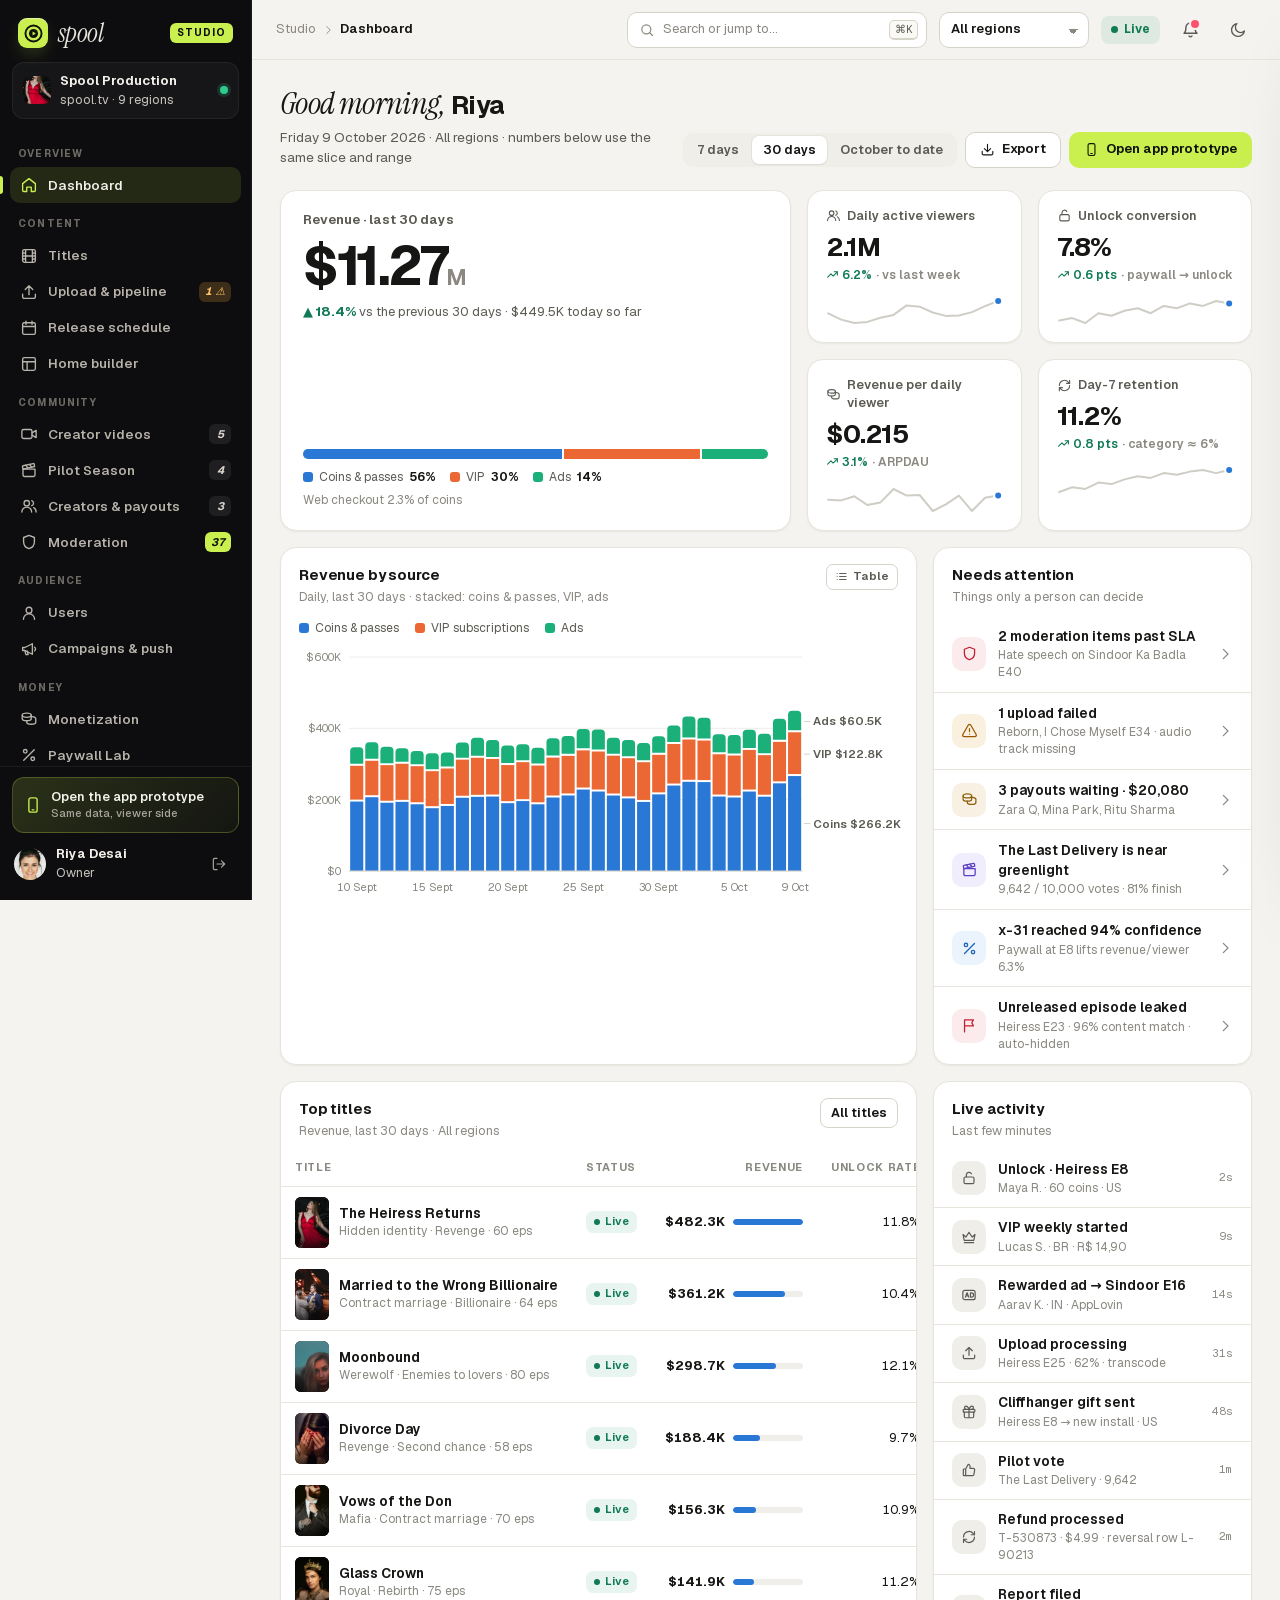
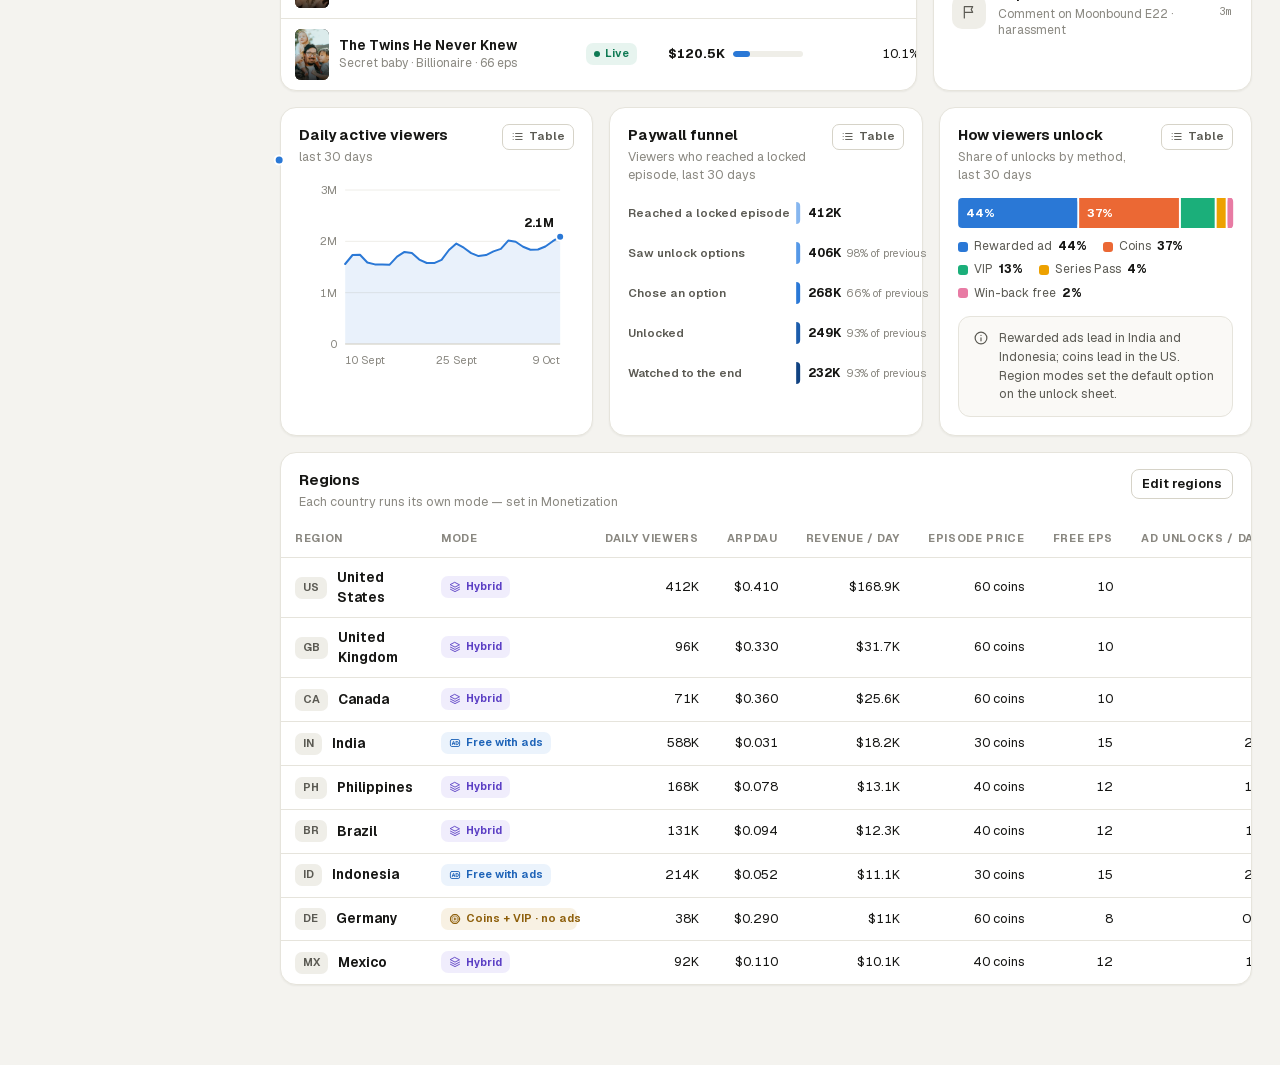
==== commit e570ddd2: "feat: add standalone app build tool and web client files" ====
--- a/admin.html
+++ b/admin.html
@@ -30,6 +30,7 @@
   <div id="tip" role="tooltip"></div>
 
   <script src="assets/js/icons.js"></script>
+  <script src="assets/js/photos.js"></script>
   <script src="assets/js/art.js"></script>
   <script src="assets/js/data.js"></script>
   <script src="assets/js/admin-core.js"></script>
--- a/assets/css/core.css
+++ b/assets/css/core.css
@@ -313,6 +313,7 @@
    through container units. */
 .poster {
   position: relative;
+  display: block; /* also when the markup uses a <span> (admin tables) */
   aspect-ratio: 2 / 3;
   border-radius: var(--r-sm);
   overflow: hidden;
@@ -324,6 +325,7 @@
   position: absolute; inset: 0;
   width: 100%; height: 100%;
   object-fit: cover;
+  object-position: 50% 28%; /* photos are 9:16 with the face up top; keep it when a card crops them */
 }
 .poster::after {
   content: "";
@@ -353,7 +355,8 @@
   position: absolute; z-index: 3; top: 5.5cqw; left: 5.5cqw; right: 5.5cqw;
   display: flex; gap: 4px; flex-wrap: wrap;
 }
-.poster .tag {
+/* .labs carries the same tags outside a poster, e.g. beside a series title */
+.poster .tag, .labs .tag {
   display: inline-flex; align-items: center; gap: 3px;
   height: 18px; padding: 0 6px;
   border-radius: 5px;
@@ -368,8 +371,10 @@
 .poster .tag.free { background: var(--accent); color: var(--accent-ink); }
 .poster .tag.vip { background: var(--vip-grad); color: #3A2408; }
 .poster .tag.pilot { background: #fff; color: #111; }
-.poster .tag.done { background: rgba(10, 10, 11, .62); color: var(--green-ink); }
-.poster .tag svg { width: 11px; height: 11px; }
+.poster .tag.done, .labs .tag.done { background: rgba(10, 10, 11, .62); color: #4BDDA2; } /* sits on artwork in both themes */
+.poster .tag.hot, .labs .tag.hot { background: var(--amber); color: #2A1700; }
+.poster .tag svg, .labs .tag svg { width: 11px; height: 11px; }
+.labs { display: inline-flex; gap: 5px; margin-left: 8px; vertical-align: 1px; }
 .poster.wide { aspect-ratio: 16 / 9; }
 .poster.tall { aspect-ratio: 9 / 16; }
 .poster.sq { aspect-ratio: 1; }
